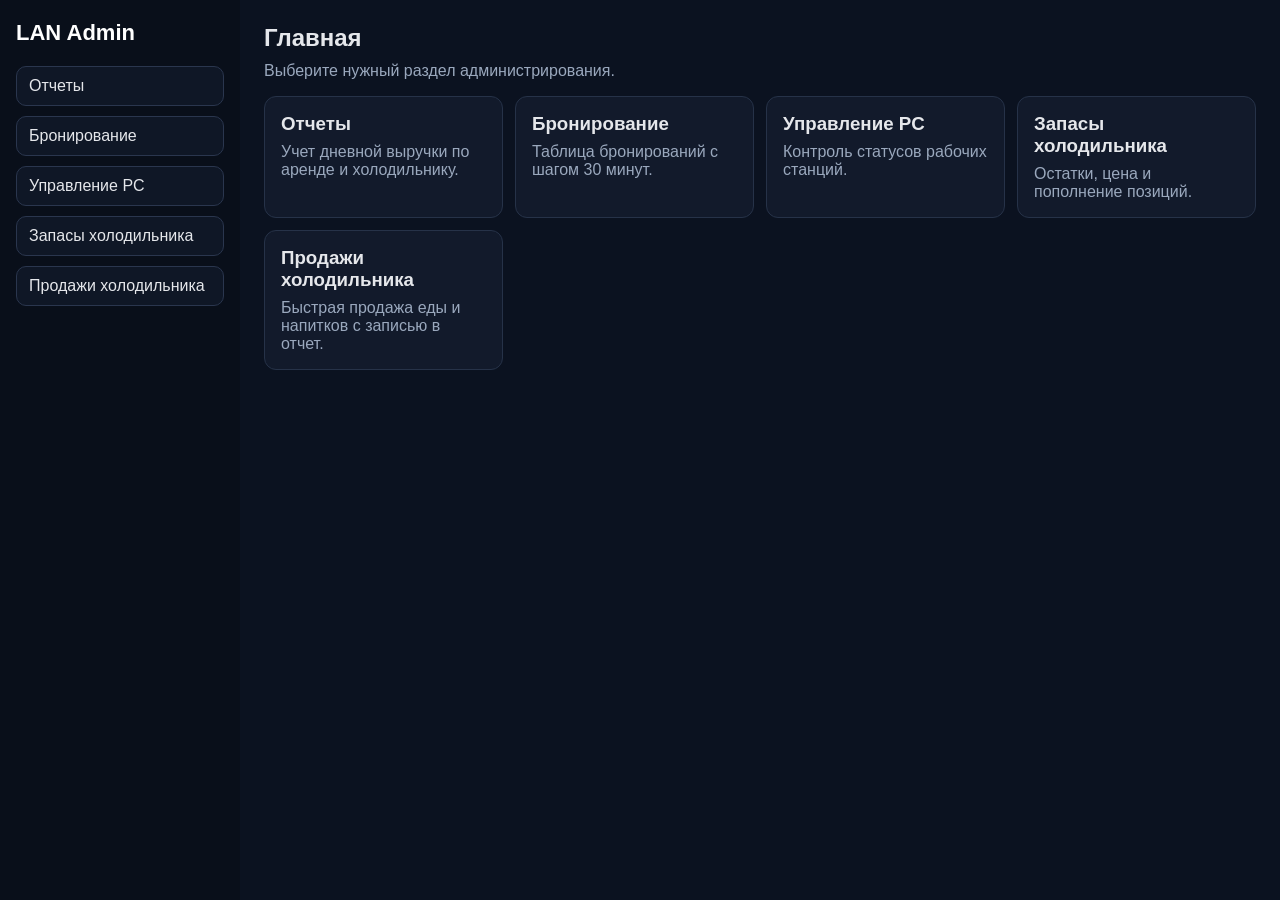
==== index.html @ 27ac9f73 "Add files via upload" ====
<!doctype html>
<html lang="ru">
  <head>
    <meta charset="UTF-8" />
    <meta name="viewport" content="width=device-width, initial-scale=1.0" />
    <title>LAN Admin Panel</title>
    <link rel="stylesheet" href="styles.css" />
  </head>
  <body>
    <div class="app">
      <aside class="sidebar">
        <h1>LAN Admin</h1>
        <nav class="menu">
          <a class="menu-link" href="reports.html">Отчеты</a>
          <a class="menu-link" href="booking.html">Бронирование</a>
          <a class="menu-link" href="pcs.html">Управление PC</a>
          <a class="menu-link" href="fridge.html">Запасы холодильника</a>
          <a class="menu-link" href="sales.html">Продажи холодильника</a>
        </nav>
      </aside>

      <main class="content">
        <h2>Главная</h2>
        <p class="hint">Выберите нужный раздел администрирования.</p>
        <div class="home-grid">
          <a class="home-link" href="reports.html">
            <h3>Отчеты</h3>
            <p>Учет дневной выручки по аренде и холодильнику.</p>
          </a>
          <a class="home-link" href="booking.html">
            <h3>Бронирование</h3>
            <p>Таблица бронирований с шагом 30 минут.</p>
          </a>
          <a class="home-link" href="pcs.html">
            <h3>Управление PC</h3>
            <p>Контроль статусов рабочих станций.</p>
          </a>
          <a class="home-link" href="fridge.html">
            <h3>Запасы холодильника</h3>
            <p>Остатки, цена и пополнение позиций.</p>
          </a>
          <a class="home-link" href="sales.html">
            <h3>Продажи холодильника</h3>
            <p>Быстрая продажа еды и напитков с записью в отчет.</p>
          </a>
        </div>
      </main>
    </div>
  </body>
</html>
---- styles.css ----
:root {
  color-scheme: dark;
  --bg: #0b1220;
  --panel: #121a2b;
  --line: #263248;
  --text: #e5e7eb;
  --muted: #9aa8bd;
  --primary: #ef4444;
  --primary-soft: #3a1d28;
  --ok: #16a34a;
  --warn: #f59e0b;
  --error: #dc2626;
}

* {
  box-sizing: border-box;
}

body {
  margin: 0;
  font-family: "Segoe UI", Arial, sans-serif;
  background: var(--bg);
  color: var(--text);
}

.app {
  display: grid;
  grid-template-columns: 240px 1fr;
  min-height: 100vh;
}

.sidebar {
  background: #090f1a;
  color: #fff;
  padding: 20px 16px;
}

.sidebar h1 {
  margin: 0 0 20px;
  font-size: 22px;
}

.menu {
  display: grid;
  gap: 10px;
}

.menu-btn,
.menu-link {
  border: 1px solid #2a364e;
  background: #0f1726;
  color: #e5e7eb;
  padding: 10px 12px;
  border-radius: 10px;
  cursor: pointer;
  text-align: left;
  text-decoration: none;
  display: block;
}

.menu-btn.active,
.menu-link.active {
  background: #1c2940;
  border-color: #31415f;
  color: #fff;
}

.content {
  padding: 24px;
}

.page {
  display: none;
}

.page.active {
  display: block;
}

h2 {
  margin: 0 0 10px;
}

.hint {
  margin-top: 0;
  color: var(--muted);
}

.cards {
  display: grid;
  grid-template-columns: repeat(auto-fit, minmax(180px, 1fr));
  gap: 12px;
  margin: 14px 0;
}

.card,
.panel {
  background: var(--panel);
  border: 1px solid var(--line);
  border-radius: 12px;
  padding: 14px;
}

.card p {
  margin: 0;
  color: var(--muted);
}

.card h3 {
  margin: 8px 0 0;
  font-size: 24px;
}

.report-form {
  display: grid;
  gap: 12px;
  max-width: 420px;
}

.report-form label {
  display: grid;
  gap: 6px;
  font-size: 14px;
}

input,
button,
select {
  border: 1px solid var(--line);
  border-radius: 8px;
  padding: 10px;
  font-size: 14px;
  background: #0e1626;
  color: var(--text);
}

button {
  cursor: pointer;
  background: var(--primary);
  color: #fff;
  border-color: var(--primary);
  transition: all 0.2s ease;
  font-weight: 500;
}

button:hover {
  opacity: 0.9;
  transform: translateY(-1px);
  box-shadow: 0 4px 12px rgba(239, 68, 68, 0.3);
}

button:active {
  transform: translateY(0);
}

button:disabled {
  opacity: 0.5;
  cursor: not-allowed;
  transform: none;
  box-shadow: none;
}

.booking-grid {
  overflow-x: auto;
}

.booking-panel {
  display: grid;
  gap: 10px;
}

.booking-slider-wrap {
  display: grid;
  gap: 6px;
}

.booking-scroll {
  width: 100%;
}

.booking-window {
  max-height: 72vh;
  overflow: auto;
  border: 1px solid var(--line);
  border-radius: 10px;
}

.booking-table {
  border-collapse: collapse;
  width: max-content;
  min-width: 100%;
}

.booking-table th,
.booking-table td {
  border: 1px solid var(--line);
  padding: 0;
  min-width: 46px;
  height: 34px;
  text-align: center;
  font-size: 12px;
}

.booking-table thead th {
  background: #162237;
  position: sticky;
  top: 0;
  z-index: 1;
}

.booking-table thead .date-header {
  top: 0;
  z-index: 4;
}

.booking-table thead tr:nth-child(2) th {
  top: 34px;
  z-index: 3;
}

.booking-table .row-label {
  min-width: 85px;
  background: #162237;
  position: sticky;
  left: 0;
  z-index: 5;
}

.slot {
  background: #111a2c;
  cursor: pointer;
}

.slot.selected {
  background: var(--primary-soft);
}

.slot.booked {
  background: #1f3b2f;
}

.booking-table tr.pc-busy .row-label {
  background: #5b1d2a;
  color: #fecdd3;
}

.slot.busy-pc {
  background: #5b1d2a;
}

.slot.busy-pc.booked {
  background: #7f1d1d;
}

.pc-table {
  width: 100%;
  border-collapse: collapse;
}

.pc-table th,
.pc-table td {
  text-align: left;
  padding: 10px;
  border-bottom: 1px solid var(--line);
}

.pc-cards {
  display: grid;
  grid-template-columns: repeat(auto-fill, minmax(220px, 1fr));
  gap: 12px;
}

.tier-section {
  margin-bottom: 18px;
}

.tier-header {
  margin-bottom: 8px;
  padding: 8px 10px;
  border: 1px solid var(--line);
  border-radius: 8px;
  background: #121d2f;
}

.tier-header h3 {
  margin: 0;
  font-size: 15px;
}

.pc-card {
  background: #152033;
  border: 1px solid #2a3852;
  border-radius: 8px;
  padding: 10px;
}

.pc-card-top {
  display: flex;
  justify-content: space-between;
  align-items: center;
  margin-bottom: 8px;
}

.pc-name {
  margin: 0;
  font-size: 15px;
  font-weight: 700;
}

.pc-meta {
  color: var(--muted);
  font-size: 12px;
  margin: 0 0 8px;
}

.pc-balance {
  margin: 0 0 8px;
  font-size: 13px;
}

.pc-time,
.pc-note {
  margin: 0 0 6px;
  font-size: 12px;
  color: var(--muted);
}

.pc-booking {
  margin: 0 0 6px;
  font-size: 12px;
  color: #93c5fd;
}

.pc-actions {
  display: grid;
  grid-template-columns: 1fr 1fr;
  gap: 8px;
  align-items: start;
}

.pc-actions button {
  padding: 8px;
  font-size: 12px;
}

.topup-group {
  display: grid;
  grid-template-columns: 1fr;
  gap: 6px;
}

.topup-input {
  width: 100%;
  background: #0e1626;
  color: var(--text);
}

.minutes-input {
  width: 100%;
}

.input-hint {
  color: var(--muted);
  font-size: 11px;
}

.menu-wrapper {
  position: relative;
}

.menu-open-btn {
  width: 100%;
}

.pc-dropdown {
  position: absolute;
  top: calc(100% + 6px);
  right: 0;
  background: #111a2c;
  border: 1px solid var(--line);
  border-radius: 8px;
  box-shadow: 0 8px 24px rgba(0, 0, 0, 0.4);
  min-width: 190px;
  z-index: 20;
  padding: 6px;
}

.pc-dropdown.hidden {
  display: none;
}

.dropdown-item {
  width: 100%;
  background: #111a2c;
  color: var(--text);
  border: 0;
  border-radius: 6px;
  text-align: left;
  padding: 8px;
}

.dropdown-item:hover {
  background: #1c2940;
}

.stock-table {
  width: 100%;
  border-collapse: collapse;
}

.stock-table th,
.stock-table td {
  text-align: left;
  padding: 10px;
  border-bottom: 1px solid var(--line);
}

.stock-table thead th {
  background: #162237;
}

.sales-grid {
  display: grid;
  grid-template-columns: repeat(auto-fill, minmax(220px, 1fr));
  gap: 10px;
}

.sales-layout {
  display: grid;
  grid-template-columns: 1fr 320px;
  gap: 14px;
  align-items: start;
}

.sale-card {
  background: linear-gradient(145deg, #1a2332, #0f1823);
  border: 1px solid var(--line);
  border-radius: 12px;
  padding: 16px;
  transition: all 0.3s ease;
  box-shadow: 0 4px 12px rgba(0, 0, 0, 0.3);
}

.sale-card:hover {
  transform: translateY(-2px);
  box-shadow: 0 8px 24px rgba(0, 0, 0, 0.4);
  border-color: #3a4a63;
}

.sale-photo {
  width: 100%;
  height: 200px;
  object-fit: cover;
  border-radius: 10px;
  margin-bottom: 12px;
  border: 2px solid #2a3852;
  box-shadow: 0 4px 8px rgba(0, 0, 0, 0.2);
  transition: all 0.3s ease;
}

.sale-photo:hover {
  transform: scale(1.02);
  box-shadow: 0 6px 12px rgba(0, 0, 0, 0.3);
}

.sale-card h4 {
  margin: 0 0 8px;
  font-size: 16px;
  font-weight: 600;
  color: #fff;
  text-align: center;
}

.sale-card p {
  margin: 0 0 8px;
  color: #b8c5d6;
  font-size: 14px;
  text-align: center;
}

.sale-controls {
  display: grid;
  grid-template-columns: 80px 1fr;
  gap: 10px;
  align-items: center;
  margin-top: 12px;
}

.sale-qty {
  background: #0e1626;
  border: 1px solid #2a3852;
  color: #fff;
  border-radius: 6px;
  padding: 8px;
  text-align: center;
  font-size: 14px;
  transition: all 0.2s ease;
}

.sale-qty:focus {
  outline: none;
  border-color: var(--primary);
  box-shadow: 0 0 0 2px rgba(239, 68, 68, 0.2);
}

.add-cart-btn {
  background: linear-gradient(145deg, #16a34a, #15803d);
  border: none;
  color: #fff;
  border-radius: 6px;
  padding: 8px 12px;
  font-size: 13px;
  font-weight: 600;
  transition: all 0.2s ease;
}

.add-cart-btn:hover:not(:disabled) {
  background: linear-gradient(145deg, #15803d, #166534);
  transform: translateY(-1px);
  box-shadow: 0 4px 12px rgba(22, 163, 74, 0.3);
}

.add-cart-btn:disabled {
  background: #374151;
  cursor: not-allowed;
  transform: none;
  box-shadow: none;
}

.checkout-panel {
  position: sticky;
  top: 16px;
}

.cart-items {
  display: grid;
  gap: 6px;
  margin-bottom: 10px;
  max-height: 220px;
  overflow: auto;
}

.cart-row {
  display: flex;
  justify-content: space-between;
  border-bottom: 1px solid var(--line);
  padding-bottom: 4px;
  font-size: 13px;
}

.value-positive {
  color: var(--ok);
  font-weight: 600;
}

.home-grid {
  display: grid;
  gap: 12px;
  grid-template-columns: repeat(auto-fit, minmax(220px, 1fr));
}

.home-link {
  background: var(--panel);
  border: 1px solid var(--line);
  border-radius: 12px;
  padding: 16px;
  text-decoration: none;
  color: var(--text);
}

.home-link h3 {
  margin: 0 0 8px;
}

.home-link p {
  margin: 0;
  color: var(--muted);
}

.status {
  padding: 4px 8px;
  border-radius: 999px;
  font-size: 12px;
  color: #fff;
}

.status.free {
  background: var(--ok);
}

.status.busy {
  background: var(--warn);
}

.status.offline {
  background: var(--error);
}

@media (max-width: 860px) {
  .app {
    grid-template-columns: 1fr;
  }

  .sidebar {
    padding-bottom: 12px;
  }

  .menu {
    grid-template-columns: repeat(5, minmax(0, 1fr));
  }

  .menu-btn,
  .menu-link {
    text-align: center;
  }

  .sales-layout {
    grid-template-columns: 1fr;
  }
}
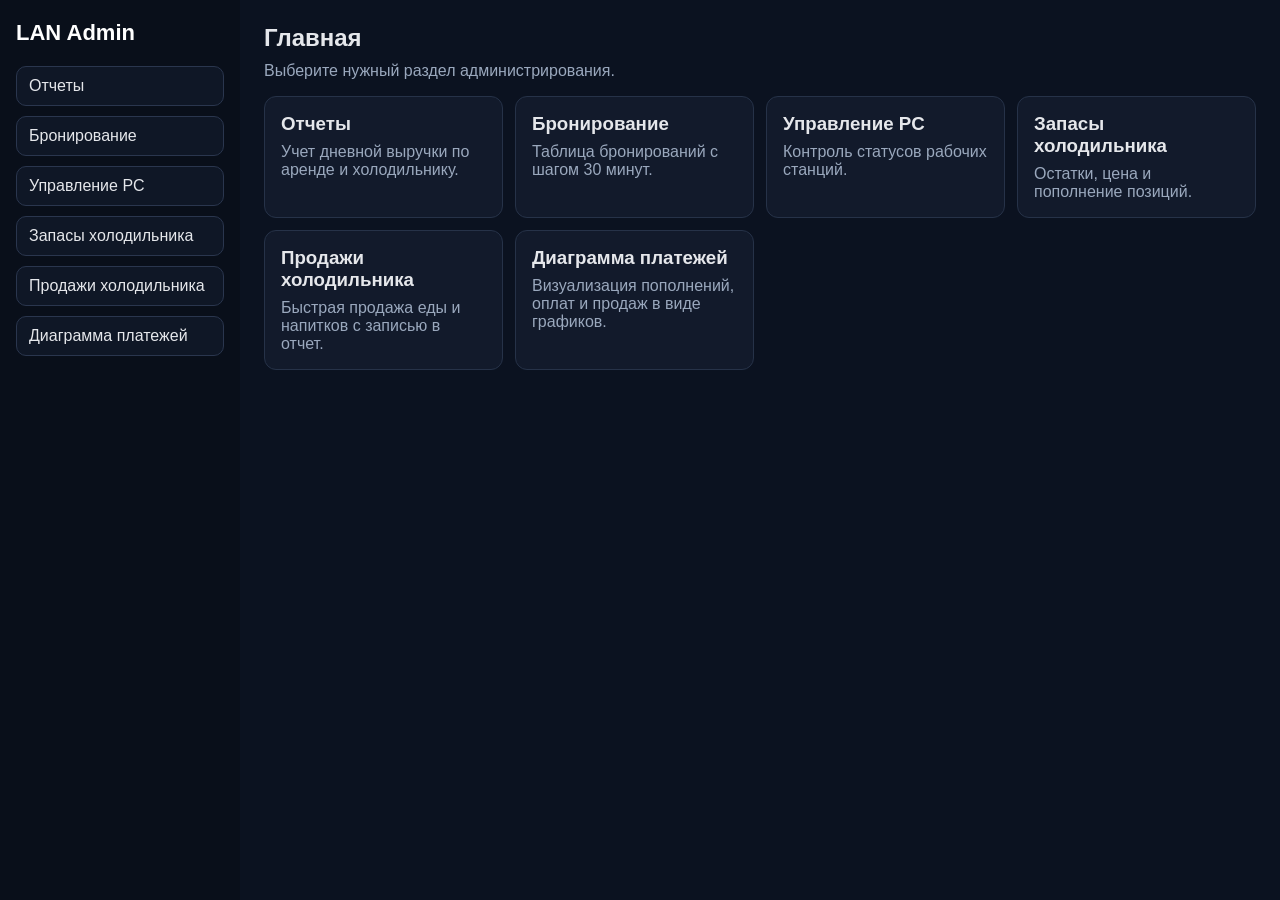
==== commit 13621ab4: "Add files via upload" ====
--- a/index.html
+++ b/index.html
@@ -16,6 +16,7 @@
           <a class="menu-link" href="pcs.html">Управление PC</a>
           <a class="menu-link" href="fridge.html">Запасы холодильника</a>
           <a class="menu-link" href="sales.html">Продажи холодильника</a>
+          <a class="menu-link" href="diagram.html">Диаграмма платежей</a>
         </nav>
       </aside>
 
@@ -43,6 +44,10 @@
             <h3>Продажи холодильника</h3>
             <p>Быстрая продажа еды и напитков с записью в отчет.</p>
           </a>
+          <a class="home-link" href="diagram.html">
+            <h3>Диаграмма платежей</h3>
+            <p>Визуализация пополнений, оплат и продаж в виде графиков.</p>
+          </a>
         </div>
       </main>
     </div>
